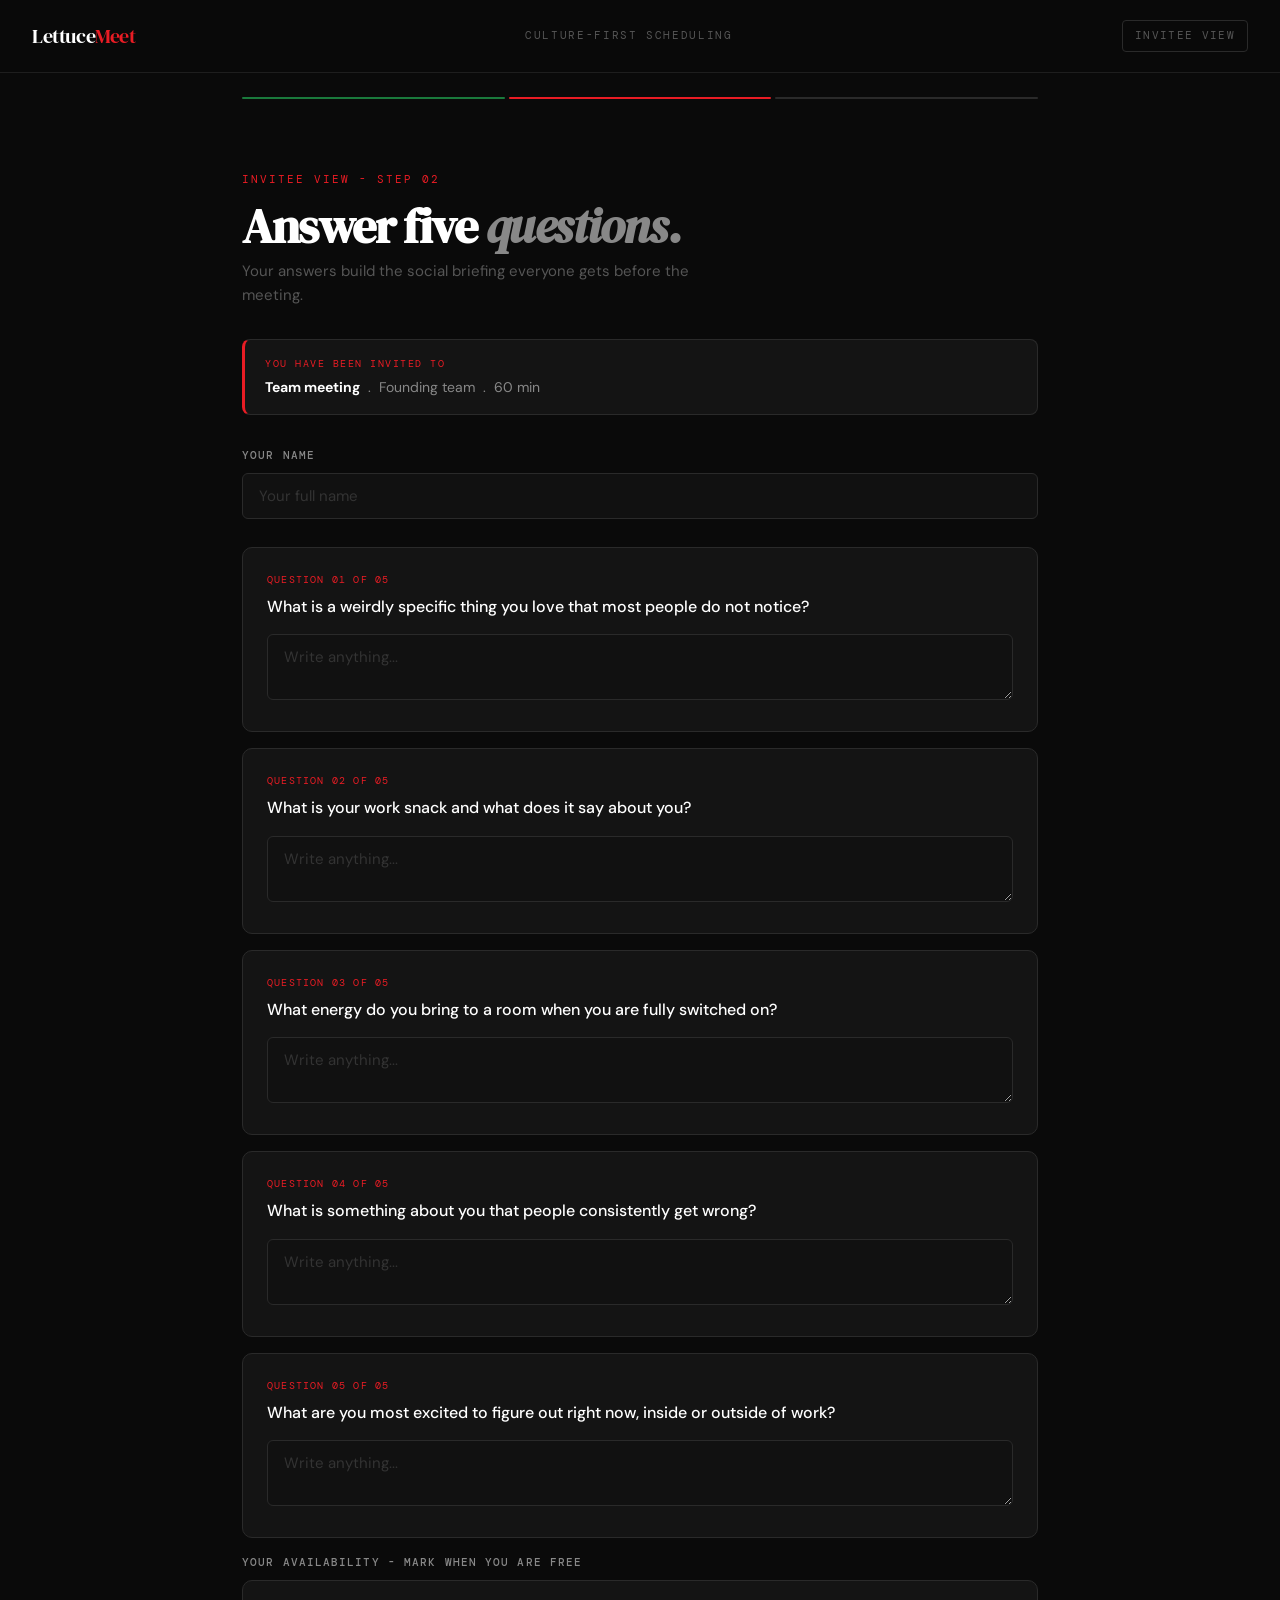
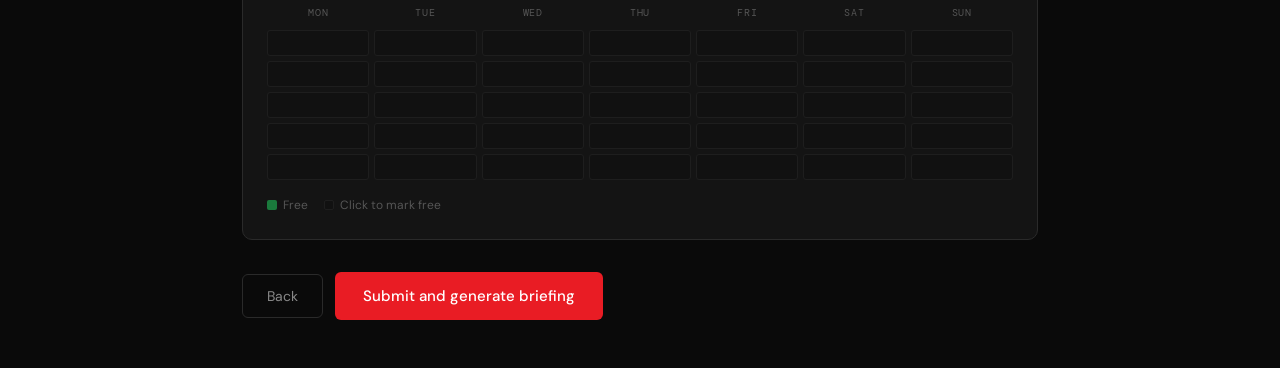
==== core-team-lettuce-meet/index.html @ a646f034 "Generate invite links from meeting setup" ====
<!DOCTYPE html>
<html lang="en">
<head>
  <meta charset="UTF-8">
  <meta name="viewport" content="width=device-width, initial-scale=1.0">
  <meta name="robots" content="noindex, nofollow, noarchive">
  <title>Core Team Lettuce Meet</title>
  <script>
    window.location.replace('/core/lettuce-meet?mode=invite');
  </script>
</head>
<body style="background:#0A0A0A;color:#FFFFFF;font-family:Arial,sans-serif;padding:2rem;">
  Redirecting to the invite form...
</body>
</html>
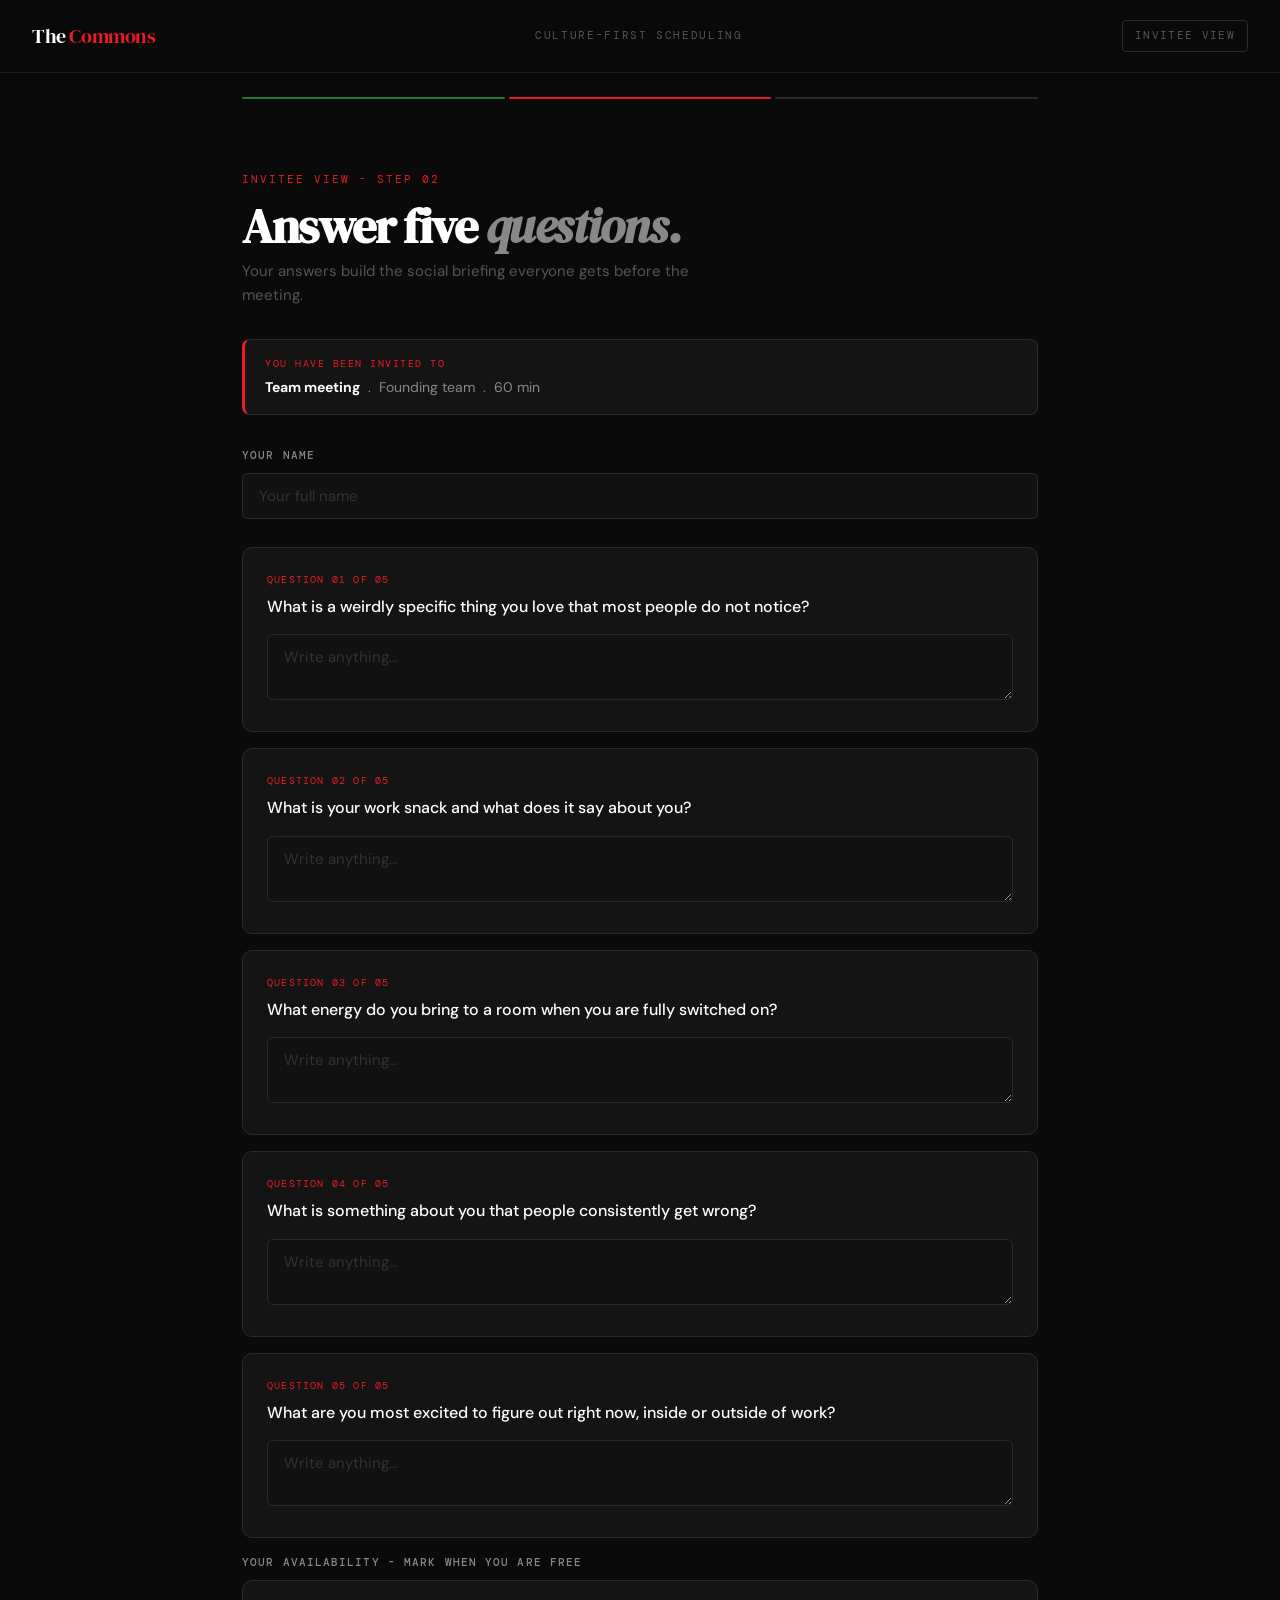
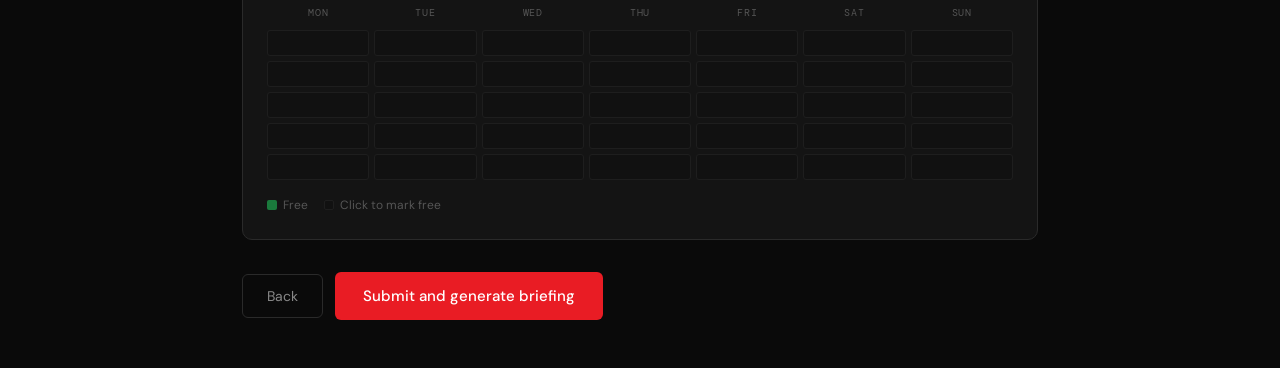
==== commit dc71e050: "Make The Commons the canonical route" ====
--- a/core-team-lettuce-meet/index.html
+++ b/core-team-lettuce-meet/index.html
@@ -4,9 +4,9 @@
   <meta charset="UTF-8">
   <meta name="viewport" content="width=device-width, initial-scale=1.0">
   <meta name="robots" content="noindex, nofollow, noarchive">
-  <title>Core Team Lettuce Meet</title>
+  <title>The Commons Invite</title>
   <script>
-    window.location.replace('/core/lettuce-meet?mode=invite');
+    window.location.replace('/the-commons?mode=invite');
   </script>
 </head>
 <body style="background:#0A0A0A;color:#FFFFFF;font-family:Arial,sans-serif;padding:2rem;">
